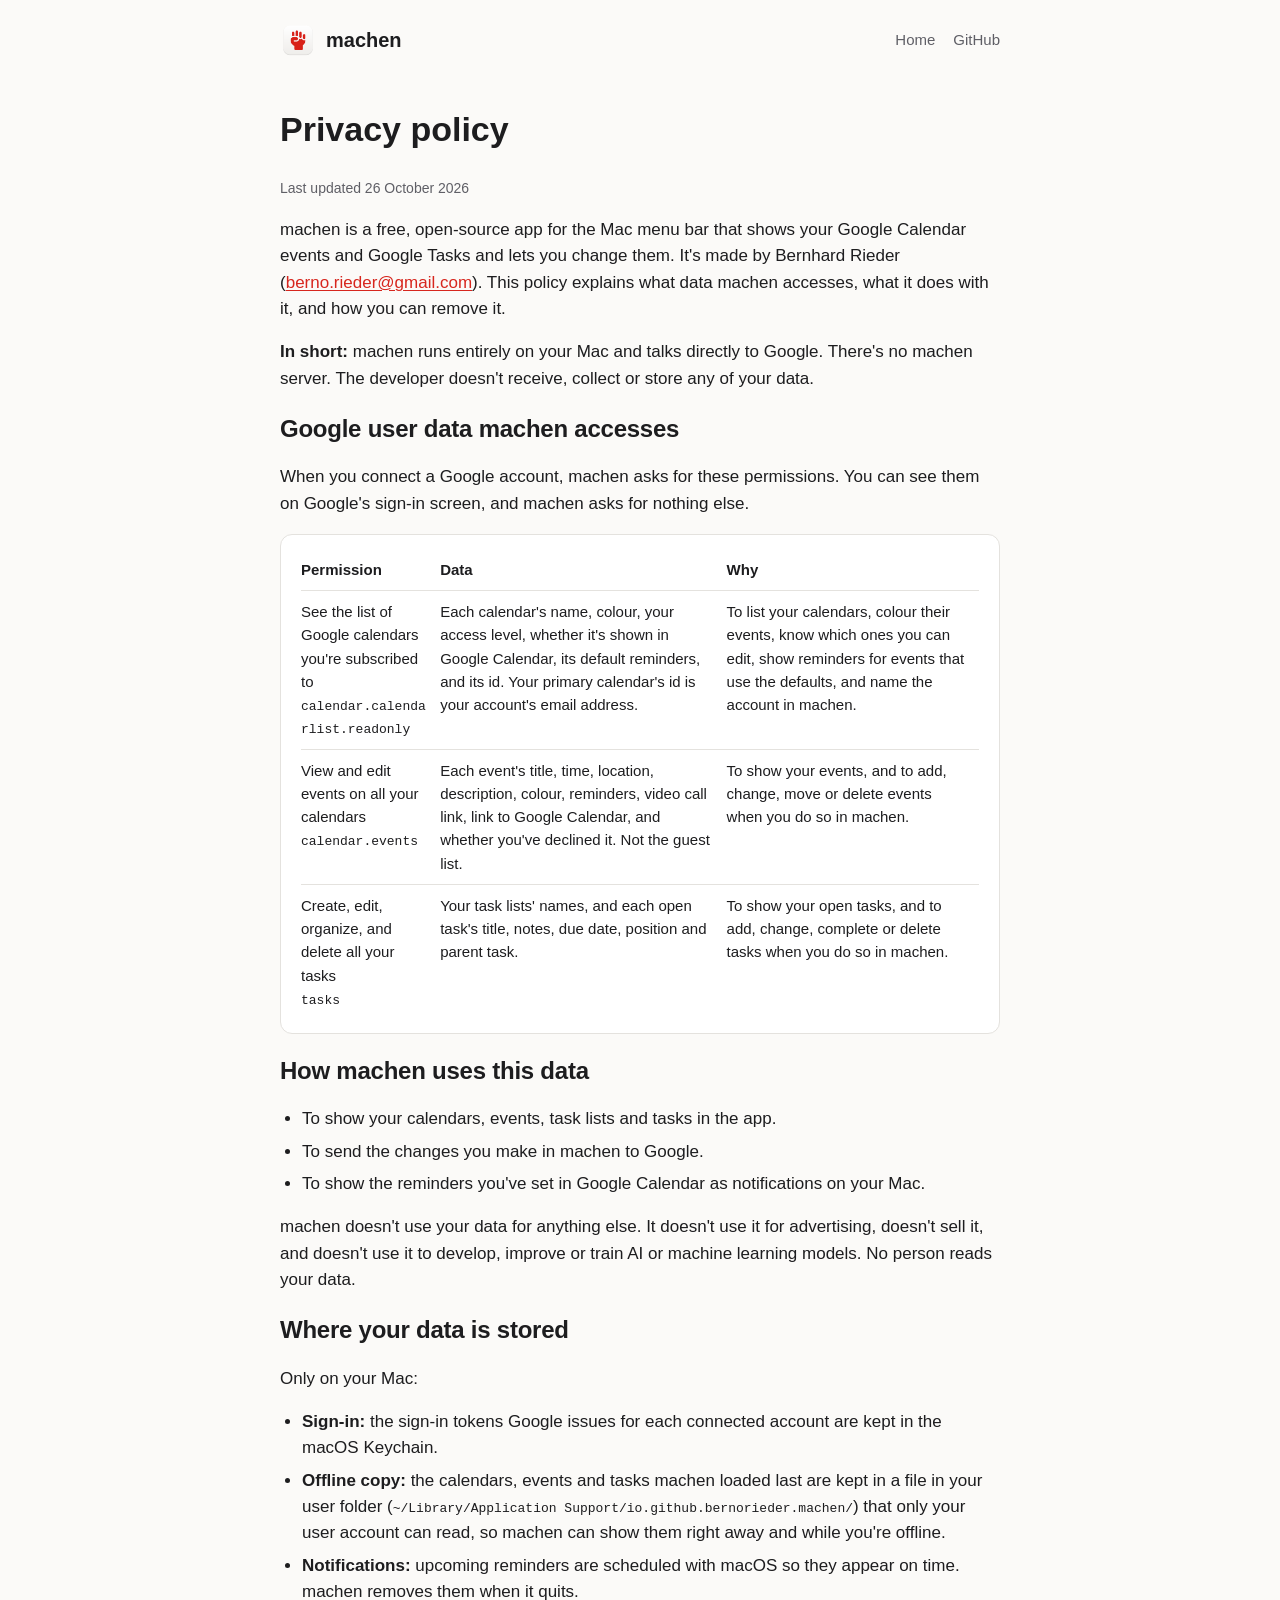
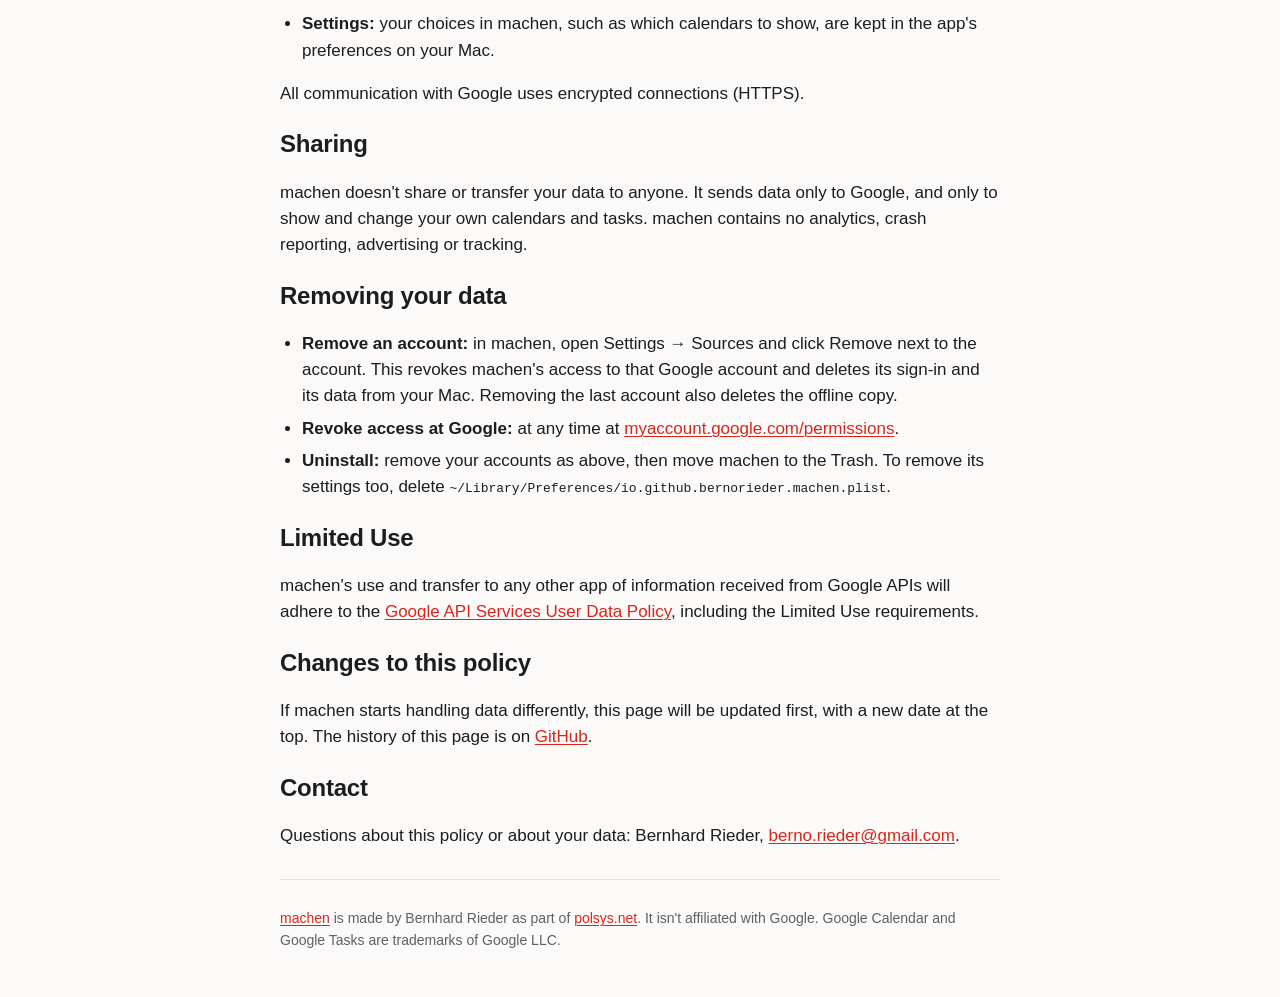
==== docs/privacy.html @ 72a54fc7 "Website with home page and privacy policy, for Google's verification - docs/index.html and docs/priv" ====
<!doctype html>
<html lang="en">
<head>
  <meta charset="utf-8">
  <meta name="viewport" content="width=device-width, initial-scale=1">
  <title>Privacy policy – machen</title>
  <meta name="description" content="How machen, a Mac menu bar app for Google Calendar and Google Tasks, handles your data.">
  <link rel="icon" href="icon.png">
  <link rel="stylesheet" href="site.css">
</head>
<body>
  <div class="wrap">
    <header class="site">
      <a class="brand" href="./"><img src="icon.png" alt="">machen</a>
      <nav>
        <a href="./">Home</a>
        <a href="https://github.com/bernorieder/machen">GitHub</a>
      </nav>
    </header>

    <main>
      <h1>Privacy policy</h1>
      <p class="small">Last updated 26 October 2026</p>

      <p>machen is a free, open-source app for the Mac menu bar that shows your Google Calendar events and Google Tasks and lets you change them. It's made by Bernhard Rieder (<a href="mailto:berno.rieder@gmail.com">berno.rieder@gmail.com</a>). This policy explains what data machen accesses, what it does with it, and how you can remove it.</p>

      <p><strong>In short:</strong> machen runs entirely on your Mac and talks directly to Google. There's no machen server. The developer doesn't receive, collect or store any of your data.</p>

      <h2>Google user data machen accesses</h2>
      <p>When you connect a Google account, machen asks for these permissions. You can see them on Google's sign-in screen, and machen asks for nothing else.</p>
      <div class="panel">
        <table>
          <thead><tr><th>Permission</th><th>Data</th><th>Why</th></tr></thead>
          <tbody>
            <tr>
              <td>See the list of Google calendars you're subscribed to<br><code>calendar.calendarlist.readonly</code></td>
              <td>Each calendar's name, colour, your access level, whether it's shown in Google Calendar, its default reminders, and its id. Your primary calendar's id is your account's email address.</td>
              <td>To list your calendars, colour their events, know which ones you can edit, show reminders for events that use the defaults, and name the account in machen.</td>
            </tr>
            <tr>
              <td>View and edit events on all your calendars<br><code>calendar.events</code></td>
              <td>Each event's title, time, location, description, colour, reminders, video call link, link to Google Calendar, and whether you've declined it. Not the guest list.</td>
              <td>To show your events, and to add, change, move or delete events when you do so in machen.</td>
            </tr>
            <tr>
              <td>Create, edit, organize, and delete all your tasks<br><code>tasks</code></td>
              <td>Your task lists' names, and each open task's title, notes, due date, position and parent task.</td>
              <td>To show your open tasks, and to add, change, complete or delete tasks when you do so in machen.</td>
            </tr>
          </tbody>
        </table>
      </div>

      <h2>How machen uses this data</h2>
      <ul>
        <li>To show your calendars, events, task lists and tasks in the app.</li>
        <li>To send the changes you make in machen to Google.</li>
        <li>To show the reminders you've set in Google Calendar as notifications on your Mac.</li>
      </ul>
      <p>machen doesn't use your data for anything else. It doesn't use it for advertising, doesn't sell it, and doesn't use it to develop, improve or train AI or machine learning models. No person reads your data.</p>

      <h2>Where your data is stored</h2>
      <p>Only on your Mac:</p>
      <ul>
        <li><strong>Sign-in:</strong> the sign-in tokens Google issues for each connected account are kept in the macOS Keychain.</li>
        <li><strong>Offline copy:</strong> the calendars, events and tasks machen loaded last are kept in a file in your user folder (<code>~/Library/Application Support/io.github.bernorieder.machen/</code>) that only your user account can read, so machen can show them right away and while you're offline.</li>
        <li><strong>Notifications:</strong> upcoming reminders are scheduled with macOS so they appear on time. machen removes them when it quits.</li>
        <li><strong>Settings:</strong> your choices in machen, such as which calendars to show, are kept in the app's preferences on your Mac.</li>
      </ul>
      <p>All communication with Google uses encrypted connections (HTTPS).</p>

      <h2>Sharing</h2>
      <p>machen doesn't share or transfer your data to anyone. It sends data only to Google, and only to show and change your own calendars and tasks. machen contains no analytics, crash reporting, advertising or tracking.</p>

      <h2>Removing your data</h2>
      <ul>
        <li><strong>Remove an account:</strong> in machen, open Settings → Sources and click Remove next to the account. This revokes machen's access to that Google account and deletes its sign-in and its data from your Mac. Removing the last account also deletes the offline copy.</li>
        <li><strong>Revoke access at Google:</strong> at any time at <a href="https://myaccount.google.com/permissions">myaccount.google.com/permissions</a>.</li>
        <li><strong>Uninstall:</strong> remove your accounts as above, then move machen to the Trash. To remove its settings too, delete <code>~/Library/Preferences/io.github.bernorieder.machen.plist</code>.</li>
      </ul>

      <h2>Limited Use</h2>
      <p>machen's use and transfer to any other app of information received from Google APIs will adhere to the <a href="https://developers.google.com/terms/api-services-user-data-policy">Google API Services User Data Policy</a>, including the Limited Use requirements.</p>

      <h2>Changes to this policy</h2>
      <p>If machen starts handling data differently, this page will be updated first, with a new date at the top. The history of this page is on <a href="https://github.com/bernorieder/machen/commits/main/docs/privacy.html">GitHub</a>.</p>

      <h2>Contact</h2>
      <p>Questions about this policy or about your data: Bernhard Rieder, <a href="mailto:berno.rieder@gmail.com">berno.rieder@gmail.com</a>.</p>
    </main>

    <footer class="site">
      <p><a href="./">machen</a> is made by Bernhard Rieder as part of <a href="https://polsys.net">polsys.net</a>. It isn't affiliated with Google. Google Calendar and Google Tasks are trademarks of Google LLC.</p>
    </footer>
  </div>
</body>
</html>
---- docs/site.css ----
/* Styles for machen.polsys.net (index.html and privacy.html), served by GitHub Pages from docs/ */

:root {
  --bg: #fbfaf8;
  --text: #1d1d1f;
  --muted: #5f5f66;
  --line: #e4e2de;
  --panel: #ffffff;
  --accent: #d7261e;
  --accent-text: #ffffff;
  color-scheme: light dark;
}

@media (prefers-color-scheme: dark) {
  :root {
    --bg: #1b1b1d;
    --text: #f2f2f4;
    --muted: #a2a2aa;
    --line: #34343a;
    --panel: #242427;
    --accent: #f0544c;
    --accent-text: #1b1b1d;
  }
}

* { box-sizing: border-box; }

body {
  margin: 0;
  background: var(--bg);
  color: var(--text);
  font: 17px/1.55 -apple-system, BlinkMacSystemFont, "Segoe UI", Helvetica, Arial, sans-serif;
  -webkit-font-smoothing: antialiased;
}

a { color: var(--accent); text-decoration-thickness: 1px; text-underline-offset: 2px; }

.wrap { max-width: 760px; margin: 0 auto; padding: 0 20px; }

header.site {
  display: flex;
  align-items: center;
  justify-content: space-between;
  gap: 16px;
  padding: 22px 0;
}

.brand {
  display: flex;
  align-items: center;
  gap: 10px;
  color: var(--text);
  text-decoration: none;
  font-weight: 600;
  font-size: 20px;
}

.brand img { width: 36px; height: 36px; }

nav { display: flex; gap: 18px; font-size: 15px; }
nav a { color: var(--muted); text-decoration: none; }
nav a:hover { color: var(--text); }

.hero { padding: 40px 0 28px; text-align: center; }
.hero img.icon { width: 112px; height: 112px; }
.hero h1 { font-size: 40px; line-height: 1.15; margin: 14px 0 12px; letter-spacing: -0.02em; }
.hero p.lead { font-size: 19px; color: var(--muted); max-width: 600px; margin: 0 auto 26px; }

.button {
  display: inline-block;
  background: var(--accent);
  color: var(--accent-text);
  font-weight: 600;
  padding: 11px 22px;
  border-radius: 10px;
  text-decoration: none;
}

.small { font-size: 14px; color: var(--muted); }
.hero .small { margin-top: 12px; }

.shots {
  display: flex;
  justify-content: center;
  gap: 20px;
  margin: 30px 0 10px;
}
.shots img { width: 100%; max-width: 330px; height: auto; display: block; }

section { padding: 22px 0; border-top: 1px solid var(--line); }
section:first-of-type { border-top: none; }

h2 { font-size: 24px; letter-spacing: -0.01em; margin: 18px 0 10px; }
h3 { font-size: 18px; margin: 22px 0 6px; }

ul { padding-left: 22px; }
li { margin: 6px 0; }

.panel {
  background: var(--panel);
  border: 1px solid var(--line);
  border-radius: 12px;
  padding: 4px 20px;
}

table { width: 100%; border-collapse: collapse; font-size: 15px; margin: 10px 0; }
th, td { text-align: left; vertical-align: top; padding: 9px 10px 9px 0; border-bottom: 1px solid var(--line); }
th { font-weight: 600; }
tr:last-child td { border-bottom: none; }
code { font: 13px/1.4 ui-monospace, Menlo, monospace; overflow-wrap: anywhere; }

footer.site {
  border-top: 1px solid var(--line);
  margin-top: 30px;
  padding: 22px 0 40px;
  font-size: 14px;
  color: var(--muted);
}
footer.site p { margin: 6px 0; }

@media (max-width: 600px) {
  body { font-size: 16px; }
  .hero h1 { font-size: 30px; }
  .hero p.lead { font-size: 17px; }
  .shots { flex-direction: column; align-items: center; }
  nav { gap: 12px; }
  table, thead, tbody, tr, th, td { display: block; }
  thead { display: none; }
  td { border-bottom: none; padding: 2px 0; }
  td:first-child { font-weight: 600; }
  tr { border-bottom: 1px solid var(--line); padding: 8px 0; }
}
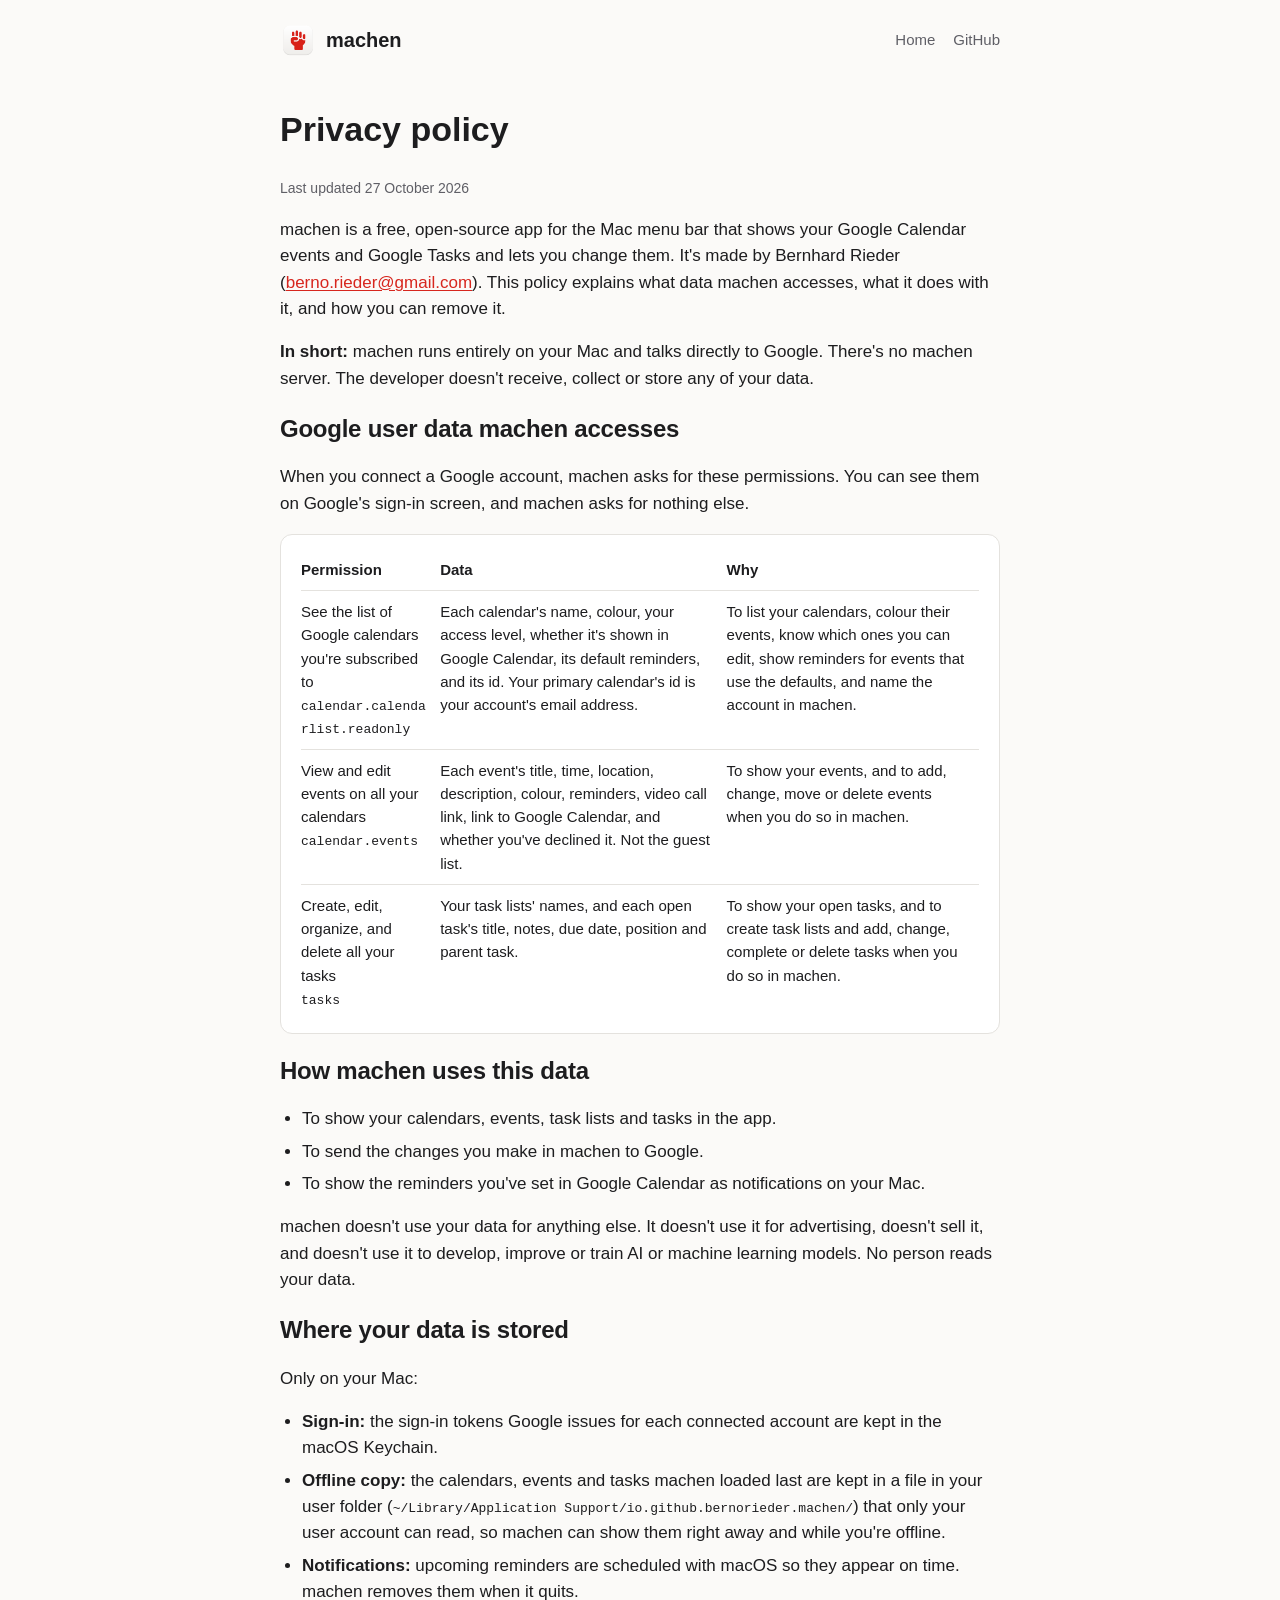
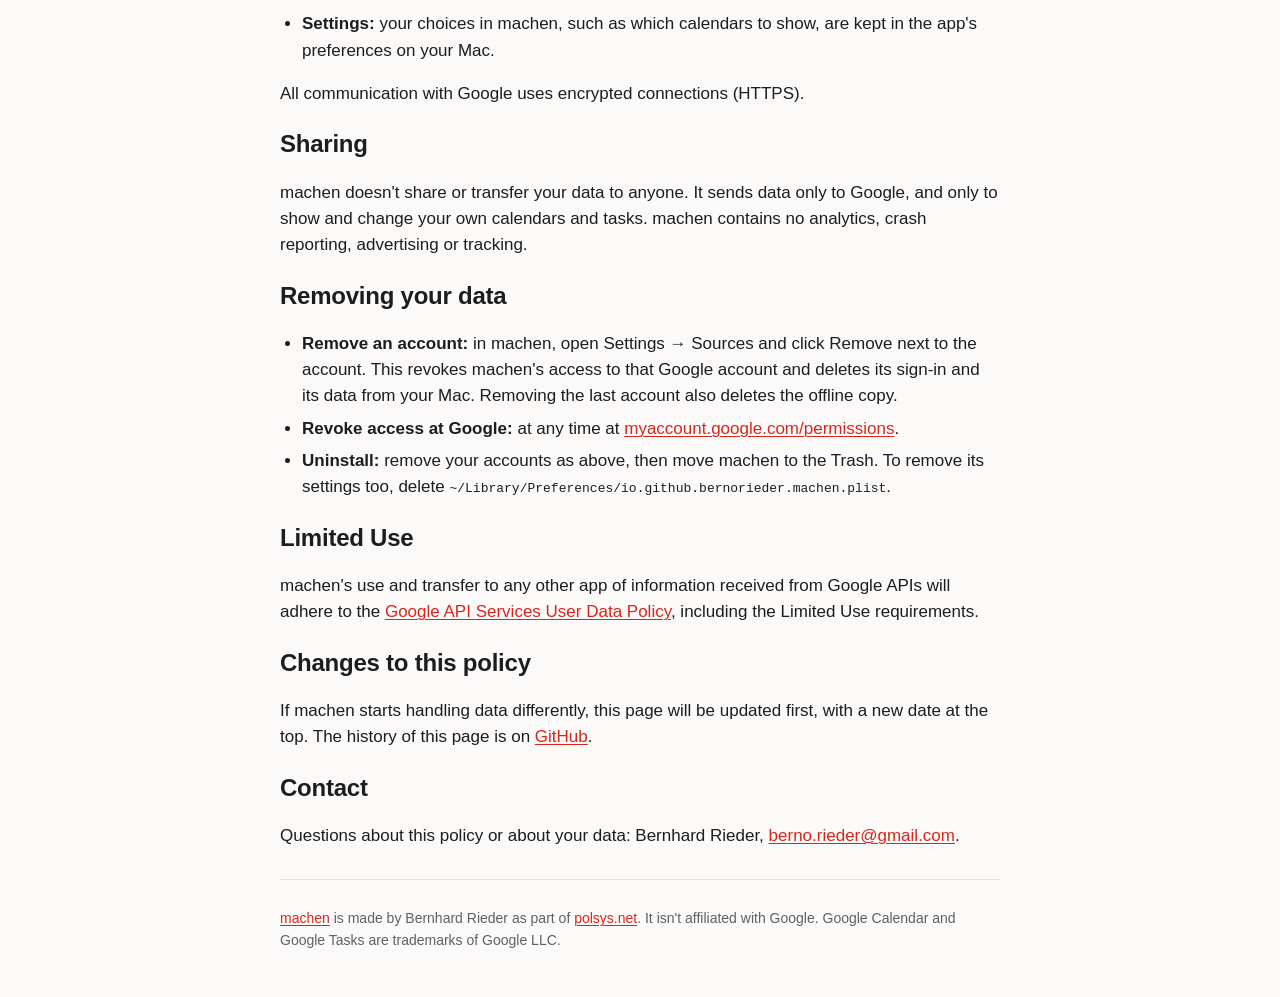
==== commit 70d3dd5f: "Create task lists from the plus next to TASKS" ====
--- a/docs/privacy.html
+++ b/docs/privacy.html
@@ -20,7 +20,7 @@
 
     <main>
       <h1>Privacy policy</h1>
-      <p class="small">Last updated 26 October 2026</p>
+      <p class="small">Last updated 27 October 2026</p>
 
       <p>machen is a free, open-source app for the Mac menu bar that shows your Google Calendar events and Google Tasks and lets you change them. It's made by Bernhard Rieder (<a href="mailto:berno.rieder@gmail.com">berno.rieder@gmail.com</a>). This policy explains what data machen accesses, what it does with it, and how you can remove it.</p>
 
@@ -45,7 +45,7 @@
             <tr>
               <td>Create, edit, organize, and delete all your tasks<br><code>tasks</code></td>
               <td>Your task lists' names, and each open task's title, notes, due date, position and parent task.</td>
-              <td>To show your open tasks, and to add, change, complete or delete tasks when you do so in machen.</td>
+              <td>To show your open tasks, and to create task lists and add, change, complete or delete tasks when you do so in machen.</td>
             </tr>
           </tbody>
         </table>
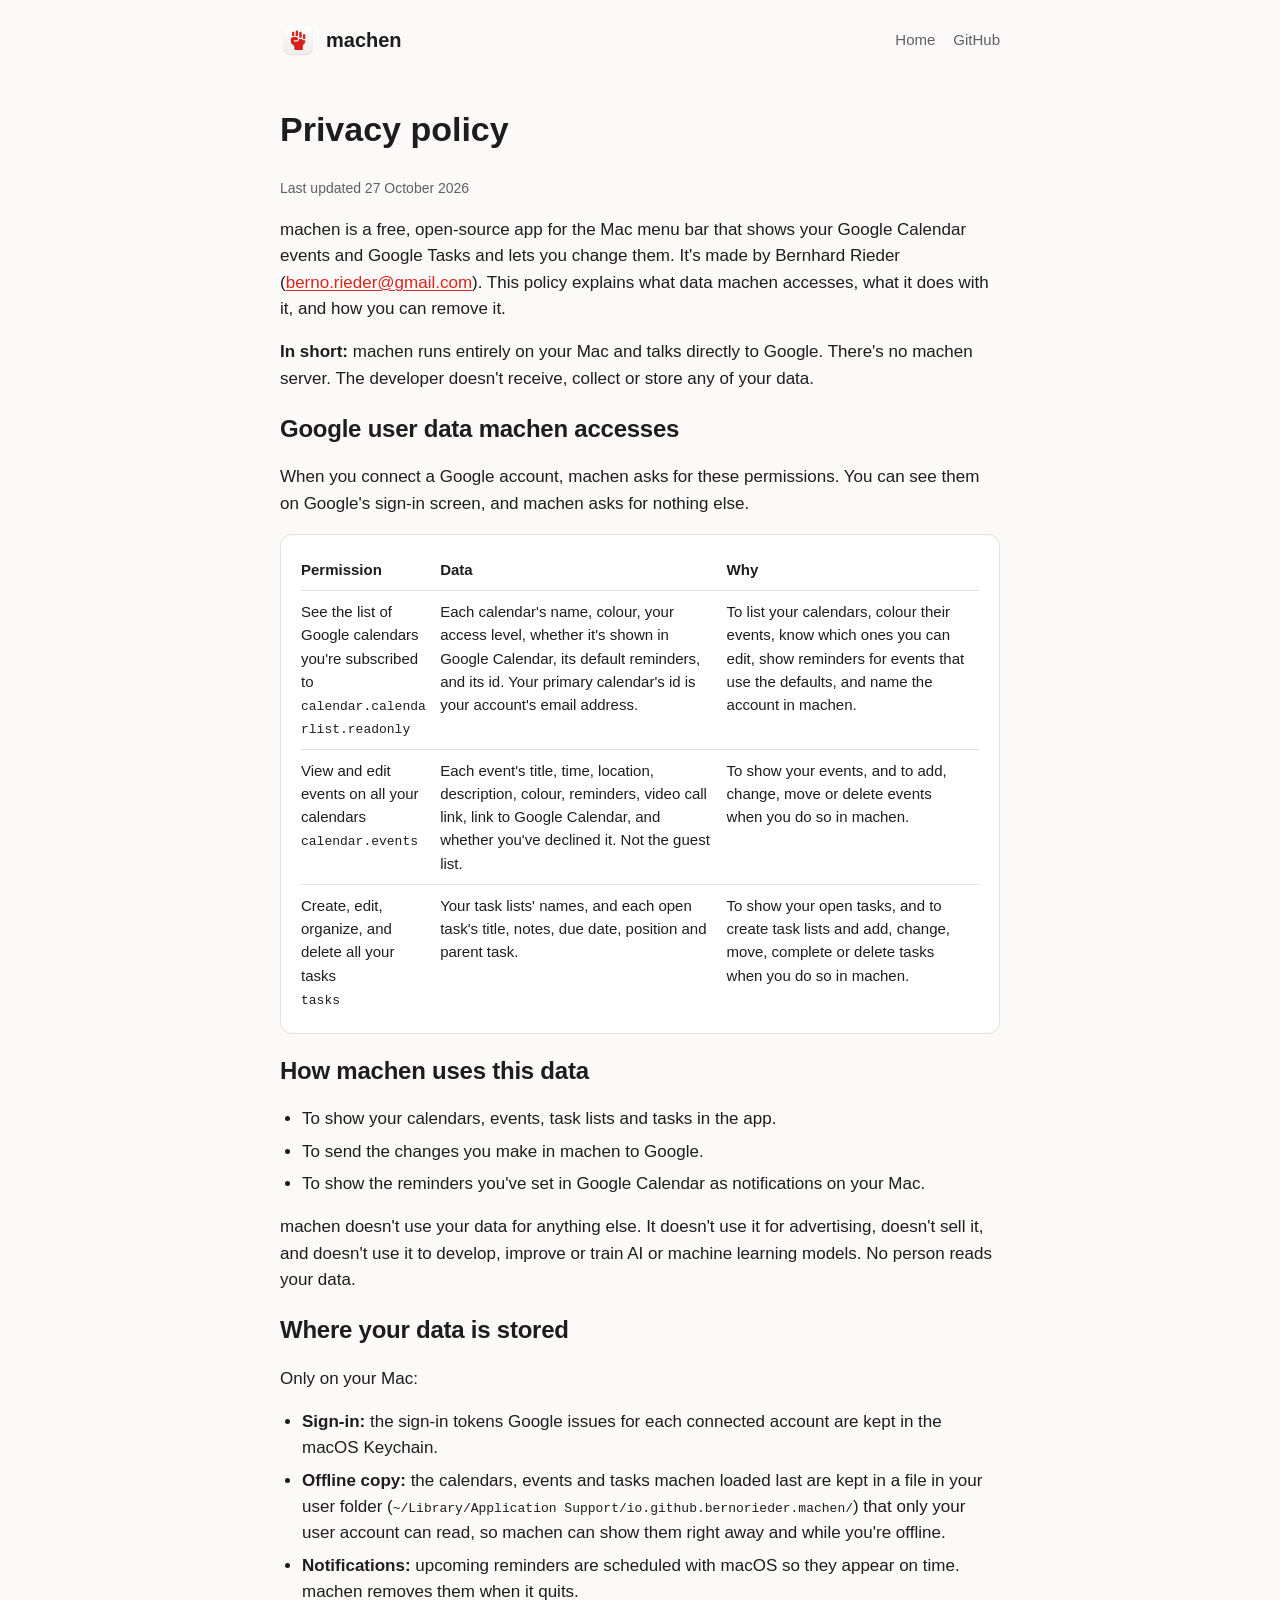
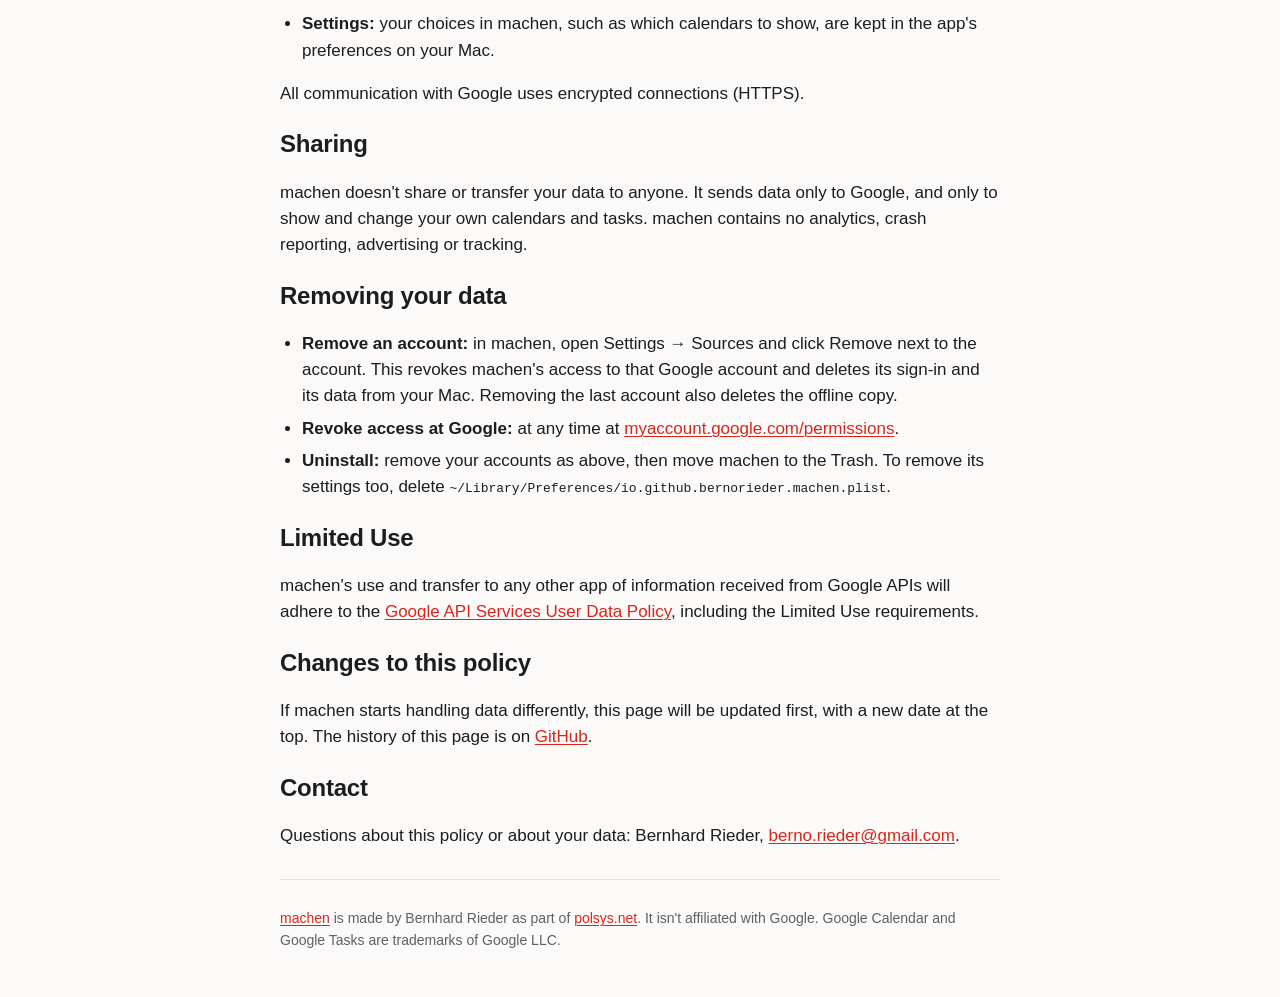
==== commit c468e224: "Move tasks to another list in the task editor An existing task can move to another list of its accou" ====
--- a/docs/privacy.html
+++ b/docs/privacy.html
@@ -45,7 +45,7 @@
             <tr>
               <td>Create, edit, organize, and delete all your tasks<br><code>tasks</code></td>
               <td>Your task lists' names, and each open task's title, notes, due date, position and parent task.</td>
-              <td>To show your open tasks, and to create task lists and add, change, complete or delete tasks when you do so in machen.</td>
+              <td>To show your open tasks, and to create task lists and add, change, move, complete or delete tasks when you do so in machen.</td>
             </tr>
           </tbody>
         </table>
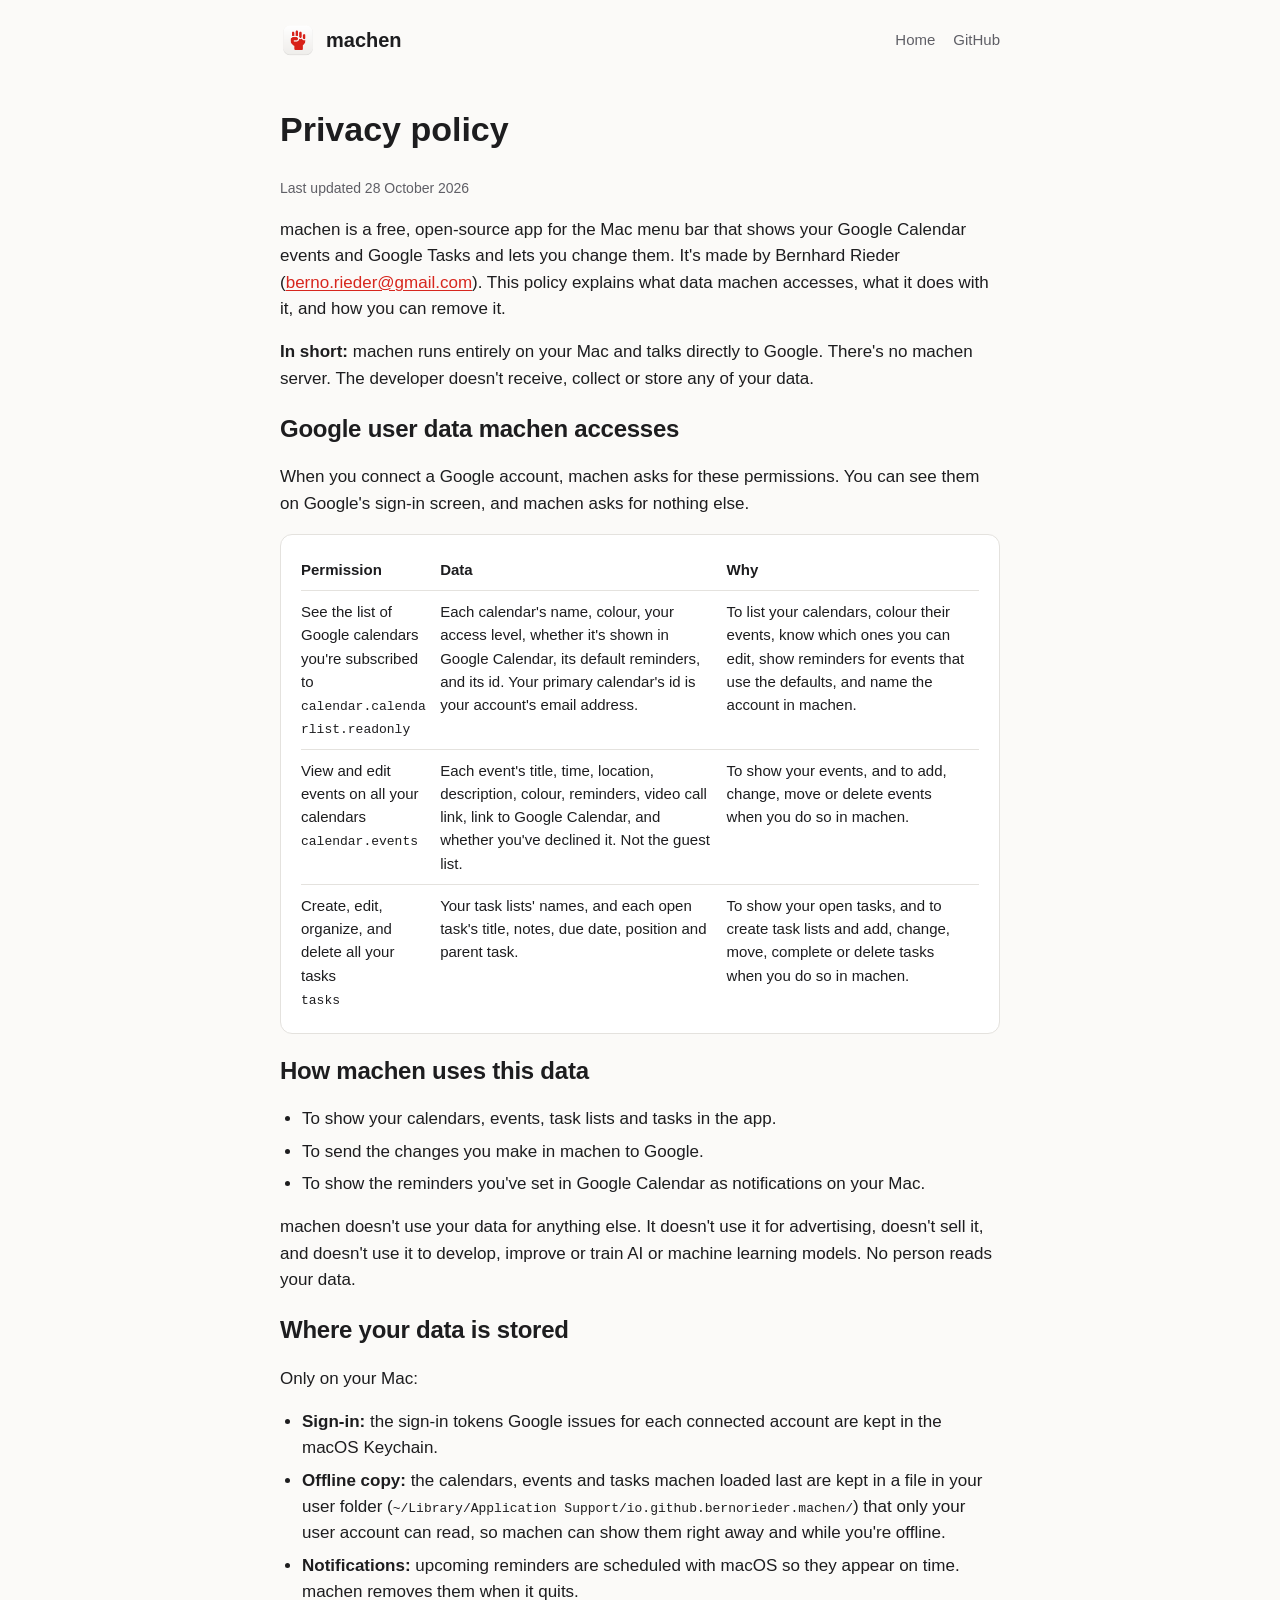
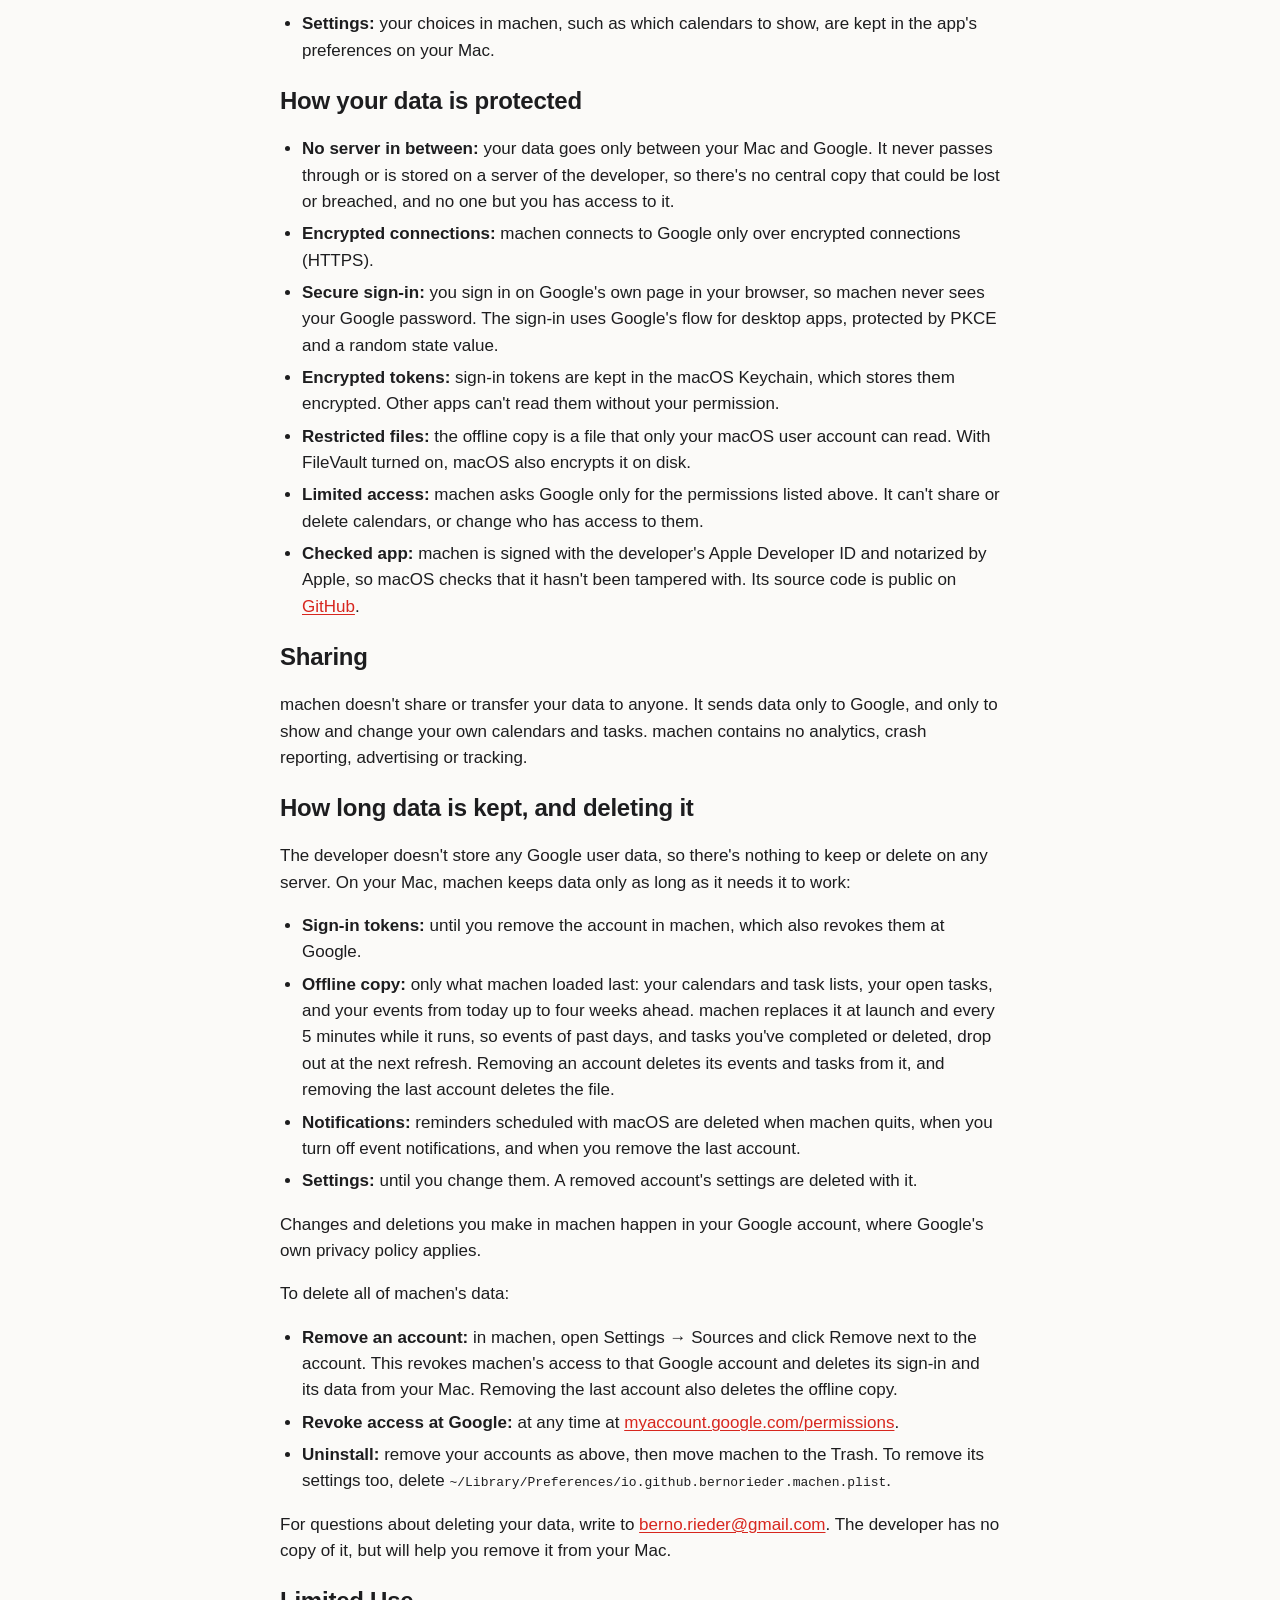
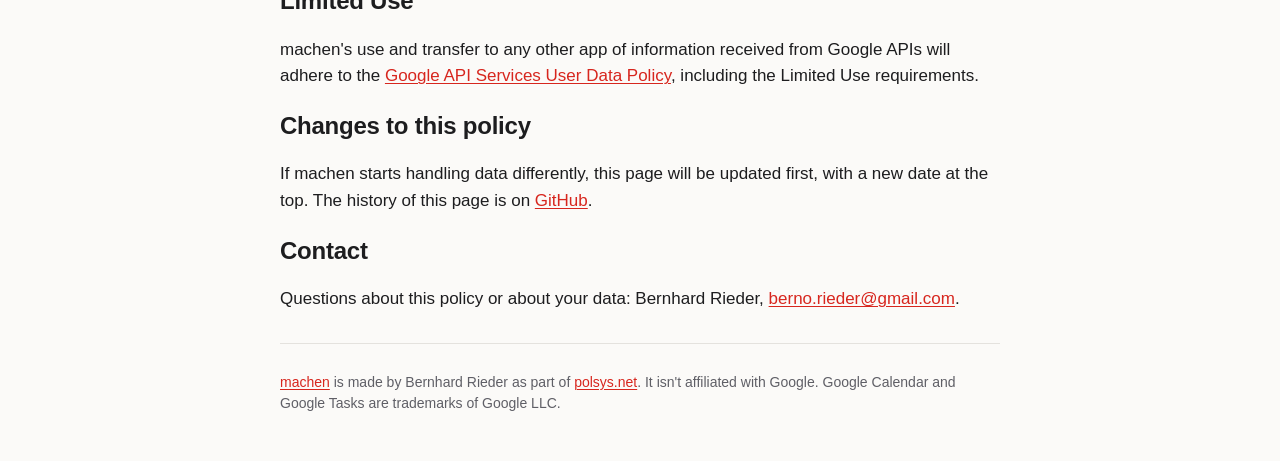
==== commit 2c9b7562: "Privacy policy: data protection, retention and deletion Google's verification asked for both to be s" ====
--- a/docs/privacy.html
+++ b/docs/privacy.html
@@ -20,7 +20,7 @@
 
     <main>
       <h1>Privacy policy</h1>
-      <p class="small">Last updated 27 October 2026</p>
+      <p class="small">Last updated 28 October 2026</p>
 
       <p>machen is a free, open-source app for the Mac menu bar that shows your Google Calendar events and Google Tasks and lets you change them. It's made by Bernhard Rieder (<a href="mailto:berno.rieder@gmail.com">berno.rieder@gmail.com</a>). This policy explains what data machen accesses, what it does with it, and how you can remove it.</p>
 
@@ -67,17 +67,37 @@
         <li><strong>Notifications:</strong> upcoming reminders are scheduled with macOS so they appear on time. machen removes them when it quits.</li>
         <li><strong>Settings:</strong> your choices in machen, such as which calendars to show, are kept in the app's preferences on your Mac.</li>
       </ul>
-      <p>All communication with Google uses encrypted connections (HTTPS).</p>
+
+      <h2>How your data is protected</h2>
+      <ul>
+        <li><strong>No server in between:</strong> your data goes only between your Mac and Google. It never passes through or is stored on a server of the developer, so there's no central copy that could be lost or breached, and no one but you has access to it.</li>
+        <li><strong>Encrypted connections:</strong> machen connects to Google only over encrypted connections (HTTPS).</li>
+        <li><strong>Secure sign-in:</strong> you sign in on Google's own page in your browser, so machen never sees your Google password. The sign-in uses Google's flow for desktop apps, protected by PKCE and a random state value.</li>
+        <li><strong>Encrypted tokens:</strong> sign-in tokens are kept in the macOS Keychain, which stores them encrypted. Other apps can't read them without your permission.</li>
+        <li><strong>Restricted files:</strong> the offline copy is a file that only your macOS user account can read. With FileVault turned on, macOS also encrypts it on disk.</li>
+        <li><strong>Limited access:</strong> machen asks Google only for the permissions listed above. It can't share or delete calendars, or change who has access to them.</li>
+        <li><strong>Checked app:</strong> machen is signed with the developer's Apple Developer ID and notarized by Apple, so macOS checks that it hasn't been tampered with. Its source code is public on <a href="https://github.com/bernorieder/machen">GitHub</a>.</li>
+      </ul>
 
       <h2>Sharing</h2>
       <p>machen doesn't share or transfer your data to anyone. It sends data only to Google, and only to show and change your own calendars and tasks. machen contains no analytics, crash reporting, advertising or tracking.</p>
 
-      <h2>Removing your data</h2>
+      <h2>How long data is kept, and deleting it</h2>
+      <p>The developer doesn't store any Google user data, so there's nothing to keep or delete on any server. On your Mac, machen keeps data only as long as it needs it to work:</p>
+      <ul>
+        <li><strong>Sign-in tokens:</strong> until you remove the account in machen, which also revokes them at Google.</li>
+        <li><strong>Offline copy:</strong> only what machen loaded last: your calendars and task lists, your open tasks, and your events from today up to four weeks ahead. machen replaces it at launch and every 5 minutes while it runs, so events of past days, and tasks you've completed or deleted, drop out at the next refresh. Removing an account deletes its events and tasks from it, and removing the last account deletes the file.</li>
+        <li><strong>Notifications:</strong> reminders scheduled with macOS are deleted when machen quits, when you turn off event notifications, and when you remove the last account.</li>
+        <li><strong>Settings:</strong> until you change them. A removed account's settings are deleted with it.</li>
+      </ul>
+      <p>Changes and deletions you make in machen happen in your Google account, where Google's own privacy policy applies.</p>
+      <p>To delete all of machen's data:</p>
       <ul>
         <li><strong>Remove an account:</strong> in machen, open Settings → Sources and click Remove next to the account. This revokes machen's access to that Google account and deletes its sign-in and its data from your Mac. Removing the last account also deletes the offline copy.</li>
         <li><strong>Revoke access at Google:</strong> at any time at <a href="https://myaccount.google.com/permissions">myaccount.google.com/permissions</a>.</li>
         <li><strong>Uninstall:</strong> remove your accounts as above, then move machen to the Trash. To remove its settings too, delete <code>~/Library/Preferences/io.github.bernorieder.machen.plist</code>.</li>
       </ul>
+      <p>For questions about deleting your data, write to <a href="mailto:berno.rieder@gmail.com">berno.rieder@gmail.com</a>. The developer has no copy of it, but will help you remove it from your Mac.</p>
 
       <h2>Limited Use</h2>
       <p>machen's use and transfer to any other app of information received from Google APIs will adhere to the <a href="https://developers.google.com/terms/api-services-user-data-policy">Google API Services User Data Policy</a>, including the Limited Use requirements.</p>
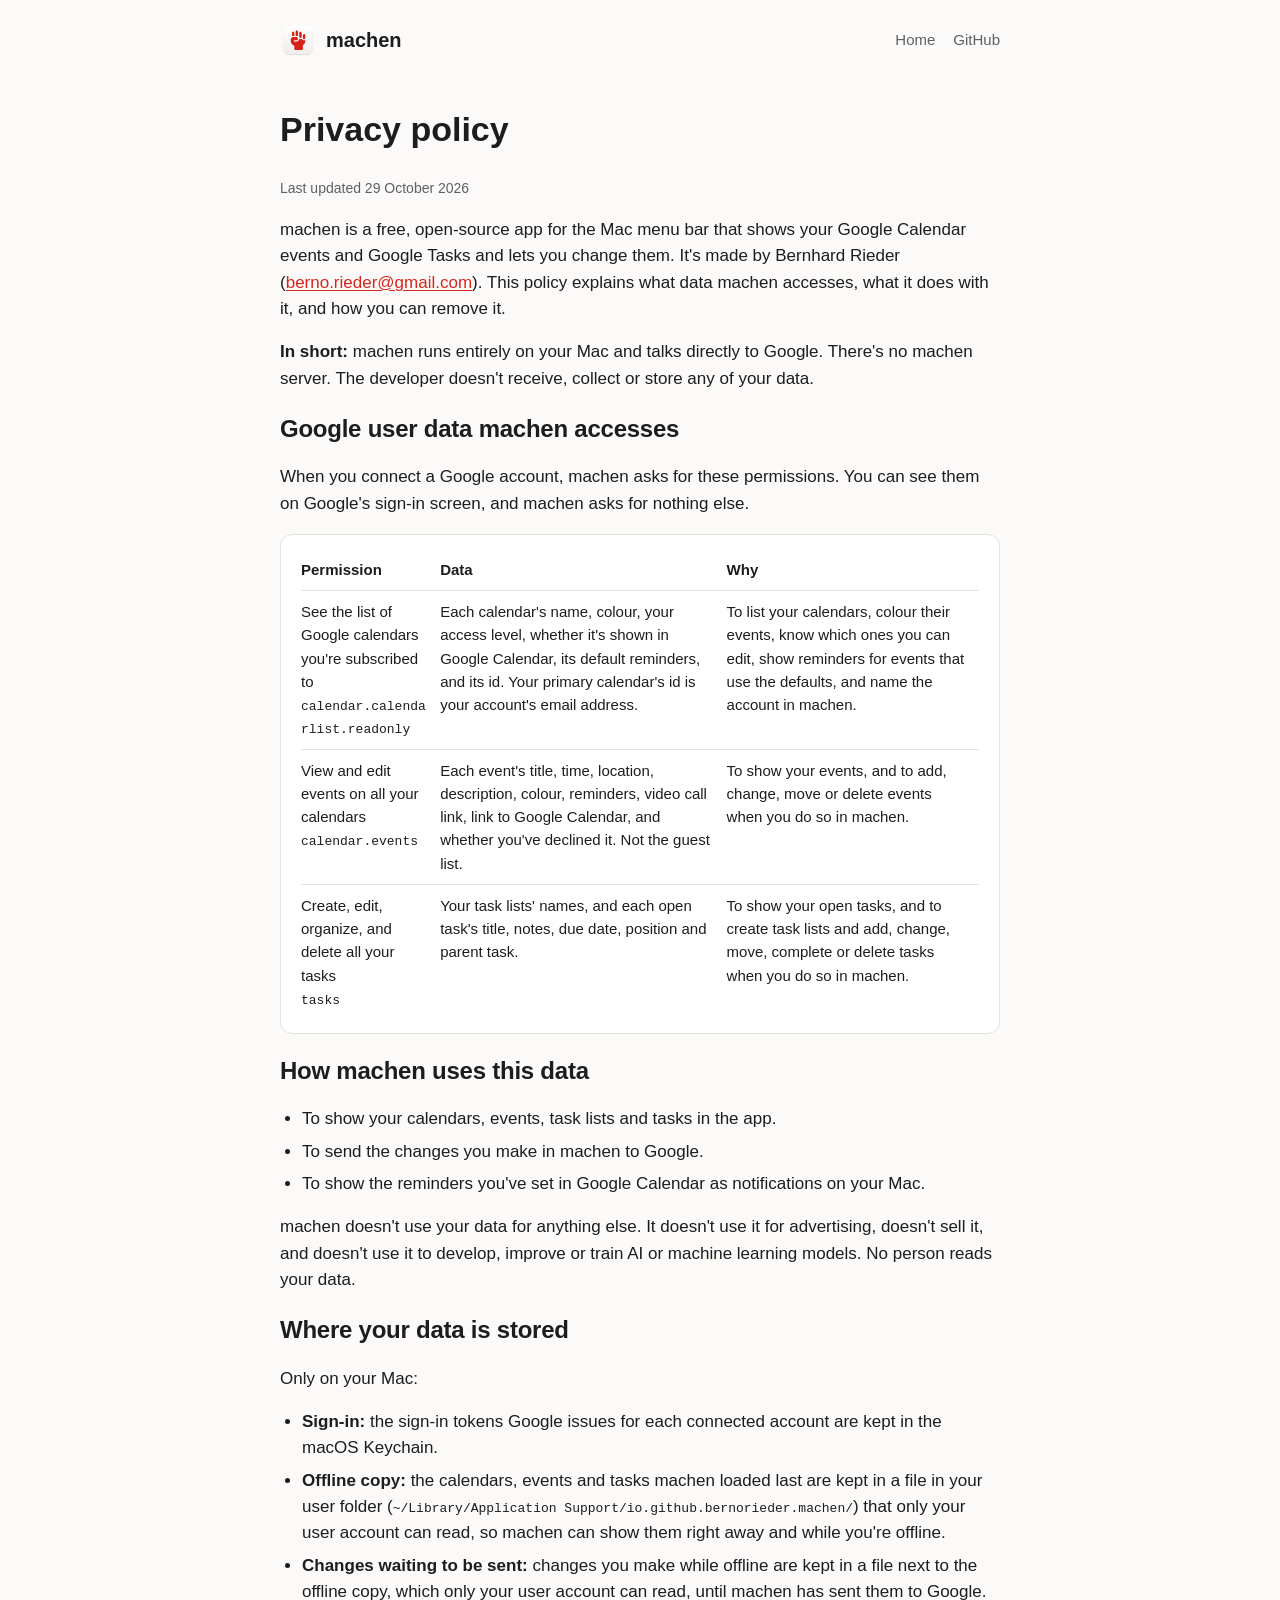
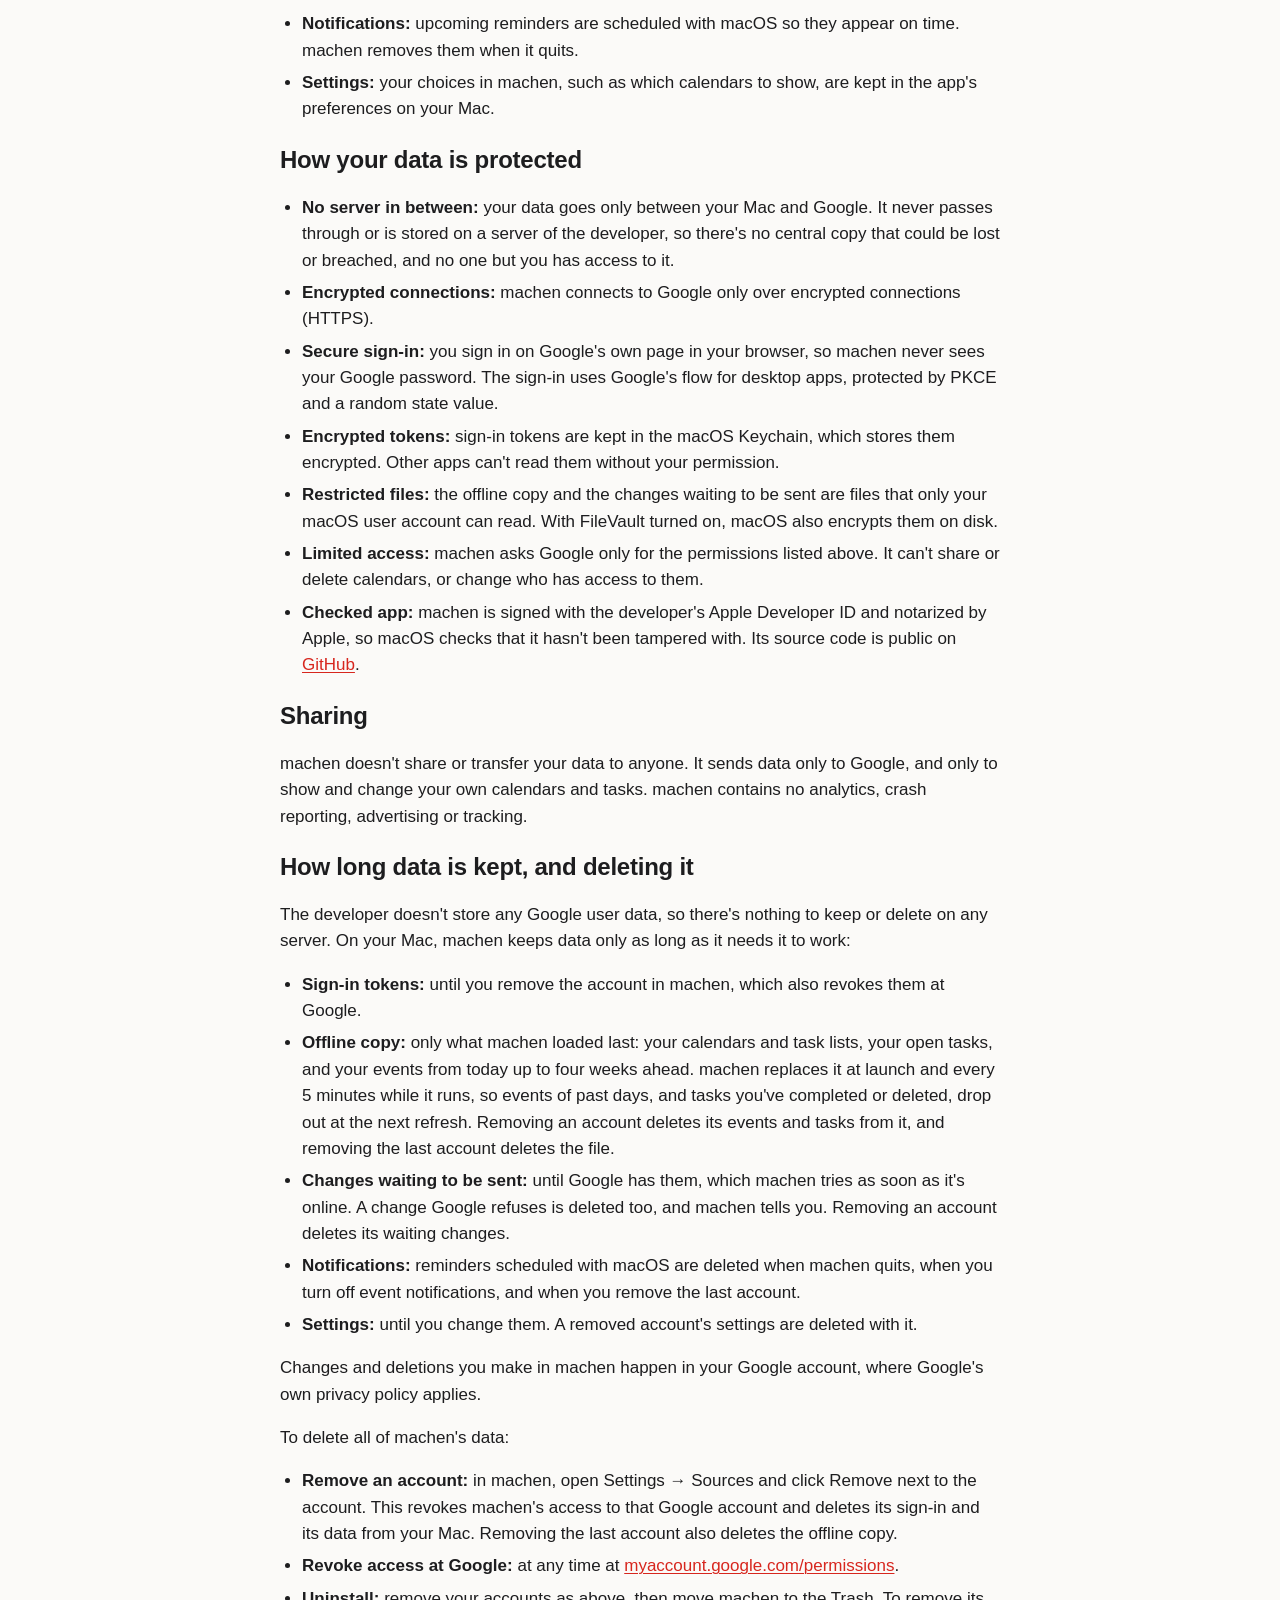
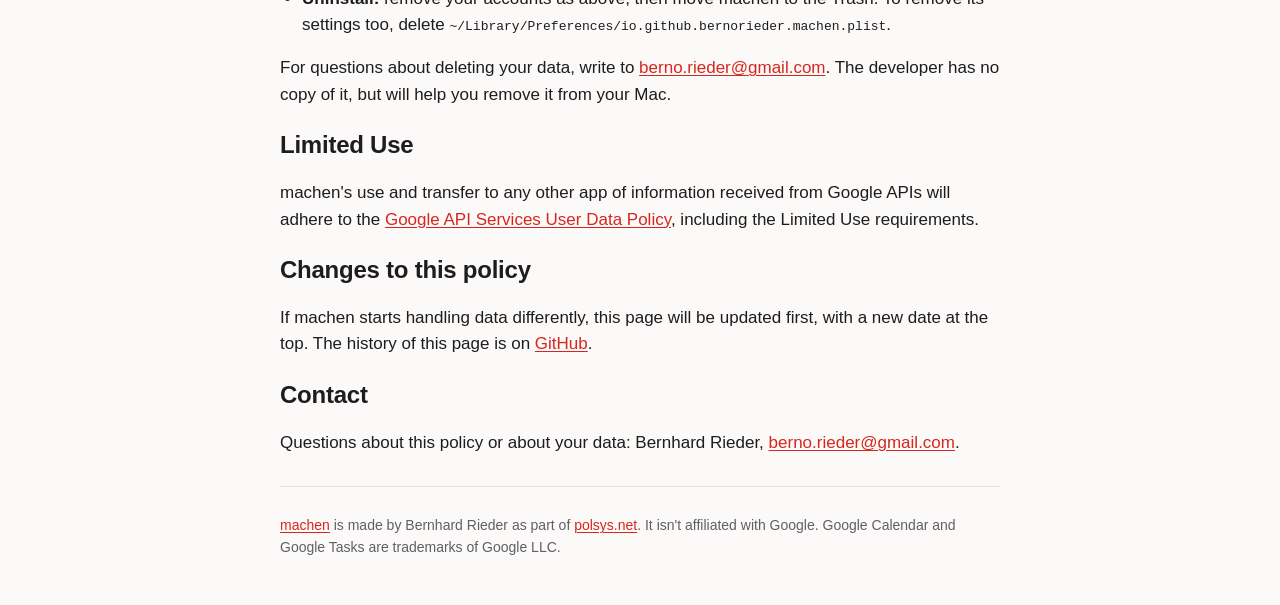
==== commit 67f6a5ab: "Work offline, and send changes made offline once back online machen notices when it's offline and sa" ====
--- a/docs/privacy.html
+++ b/docs/privacy.html
@@ -20,7 +20,7 @@
 
     <main>
       <h1>Privacy policy</h1>
-      <p class="small">Last updated 28 October 2026</p>
+      <p class="small">Last updated 29 October 2026</p>
 
       <p>machen is a free, open-source app for the Mac menu bar that shows your Google Calendar events and Google Tasks and lets you change them. It's made by Bernhard Rieder (<a href="mailto:berno.rieder@gmail.com">berno.rieder@gmail.com</a>). This policy explains what data machen accesses, what it does with it, and how you can remove it.</p>
 
@@ -64,6 +64,7 @@
       <ul>
         <li><strong>Sign-in:</strong> the sign-in tokens Google issues for each connected account are kept in the macOS Keychain.</li>
         <li><strong>Offline copy:</strong> the calendars, events and tasks machen loaded last are kept in a file in your user folder (<code>~/Library/Application Support/io.github.bernorieder.machen/</code>) that only your user account can read, so machen can show them right away and while you're offline.</li>
+        <li><strong>Changes waiting to be sent:</strong> changes you make while offline are kept in a file next to the offline copy, which only your user account can read, until machen has sent them to Google.</li>
         <li><strong>Notifications:</strong> upcoming reminders are scheduled with macOS so they appear on time. machen removes them when it quits.</li>
         <li><strong>Settings:</strong> your choices in machen, such as which calendars to show, are kept in the app's preferences on your Mac.</li>
       </ul>
@@ -74,7 +75,7 @@
         <li><strong>Encrypted connections:</strong> machen connects to Google only over encrypted connections (HTTPS).</li>
         <li><strong>Secure sign-in:</strong> you sign in on Google's own page in your browser, so machen never sees your Google password. The sign-in uses Google's flow for desktop apps, protected by PKCE and a random state value.</li>
         <li><strong>Encrypted tokens:</strong> sign-in tokens are kept in the macOS Keychain, which stores them encrypted. Other apps can't read them without your permission.</li>
-        <li><strong>Restricted files:</strong> the offline copy is a file that only your macOS user account can read. With FileVault turned on, macOS also encrypts it on disk.</li>
+        <li><strong>Restricted files:</strong> the offline copy and the changes waiting to be sent are files that only your macOS user account can read. With FileVault turned on, macOS also encrypts them on disk.</li>
         <li><strong>Limited access:</strong> machen asks Google only for the permissions listed above. It can't share or delete calendars, or change who has access to them.</li>
         <li><strong>Checked app:</strong> machen is signed with the developer's Apple Developer ID and notarized by Apple, so macOS checks that it hasn't been tampered with. Its source code is public on <a href="https://github.com/bernorieder/machen">GitHub</a>.</li>
       </ul>
@@ -87,6 +88,7 @@
       <ul>
         <li><strong>Sign-in tokens:</strong> until you remove the account in machen, which also revokes them at Google.</li>
         <li><strong>Offline copy:</strong> only what machen loaded last: your calendars and task lists, your open tasks, and your events from today up to four weeks ahead. machen replaces it at launch and every 5 minutes while it runs, so events of past days, and tasks you've completed or deleted, drop out at the next refresh. Removing an account deletes its events and tasks from it, and removing the last account deletes the file.</li>
+        <li><strong>Changes waiting to be sent:</strong> until Google has them, which machen tries as soon as it's online. A change Google refuses is deleted too, and machen tells you. Removing an account deletes its waiting changes.</li>
         <li><strong>Notifications:</strong> reminders scheduled with macOS are deleted when machen quits, when you turn off event notifications, and when you remove the last account.</li>
         <li><strong>Settings:</strong> until you change them. A removed account's settings are deleted with it.</li>
       </ul>
